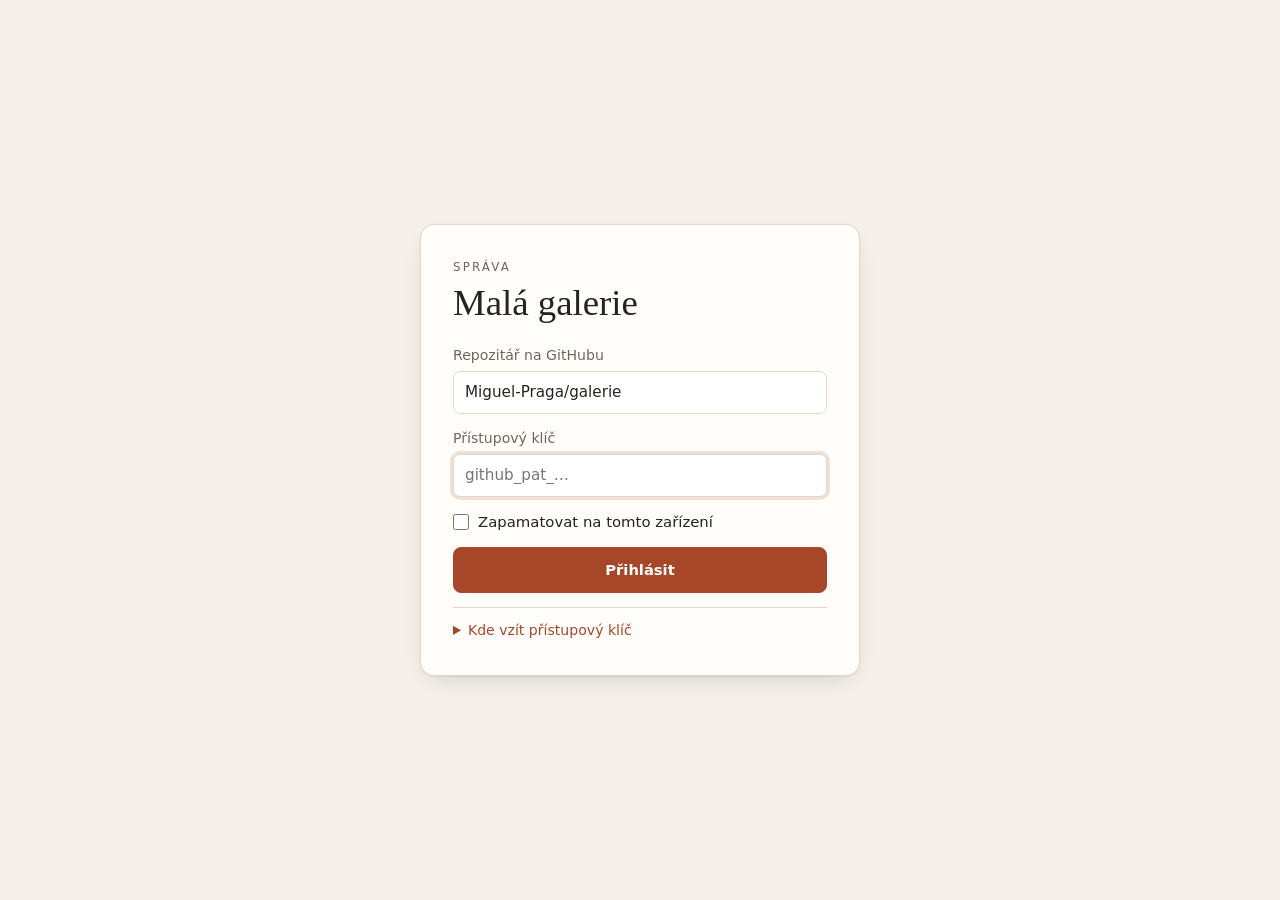
==== sprava/index.html @ 44255c66 "Galerie Malá webová galerie obrazů se správou obsahu.  Co-Authored-By: Claude Opus 5.5 <noreply@anth" ====
<!doctype html>
<html lang="cs">
<head>
<meta charset="utf-8">
<meta name="viewport" content="width=device-width, initial-scale=1">
<meta name="robots" content="noindex, nofollow">
<title>Správa galerie</title>
<meta http-equiv="Content-Security-Policy" content="default-src 'self'; img-src 'self' data: blob: https://raw.githubusercontent.com; style-src 'self'; script-src 'self'; connect-src 'self' https://api.github.com; base-uri 'none'; form-action 'none'; object-src 'none'">
<meta name="color-scheme" content="light dark">
<link rel="icon" href="../favicon.svg" type="image/svg+xml">
<link rel="stylesheet" href="../css/sprava.css">
<script src="../js/zaklad.js" defer></script>
<script src="../js/qr.js" defer></script>
<script src="../js/sprava-uloziste.js" defer></script>
<script src="../js/sprava.js" defer></script>
</head>
<body>

<!-- ======================= přihlášení ======================= -->
<section class="prihlaseni" data-prihlaseni hidden>
  <div class="prihlaseni-karta">
    <p class="nadtitulek">Správa</p>
    <h1 data-nazev-webu>Galerie</h1>

    <form data-form-lokalni hidden>
      <p class="info">Běží <strong>lokální náhled</strong> ze složky na disku. Změny se uloží rovnou do souborů a na web se dostanou až s dalším nahráním do repozitáře.</p>
      <button class="tl plne siroke" type="submit">Vstoupit do správy</button>
    </form>

    <form data-form-ucet hidden>
      <label>Jméno
        <input name="jmeno" autocomplete="username" autocapitalize="none" spellcheck="false" required>
      </label>
      <label>Heslo
        <input type="password" name="heslo" autocomplete="current-password" required>
      </label>
      <button class="tl plne siroke" type="submit">Přihlásit</button>
      <p class="odkazy-pod">
        <button class="odkaz" type="button" data-prepnout="klic">Přihlásit přístupovým klíčem</button>
      </p>
    </form>

    <form data-form-heslo hidden>
      <p class="info">Na tomhle zařízení je uložený přístup k <strong data-ulozene-repo></strong>.</p>
      <label>Heslo
        <input type="password" name="heslo" autocomplete="current-password" required>
      </label>
      <button class="tl plne siroke" type="submit">Přihlásit</button>
      <p class="odkazy-pod">
        <button class="odkaz" type="button" data-jiny-klic>Přihlásit jiným klíčem</button>
        <button class="odkaz" type="button" data-zapomenout>Zapomenout toto zařízení</button>
        <button class="odkaz" type="button" data-prepnout="ucet" data-jsou-ucty hidden>Přihlásit jménem a heslem</button>
      </p>
    </form>

    <form data-form-klic hidden>
      <label>Repozitář na GitHubu
        <input name="repo" placeholder="uzivatel/galerie" autocomplete="off" spellcheck="false" required>
      </label>
      <label>Přístupový klíč
        <input type="password" name="klic" placeholder="github_pat_…" autocomplete="off" spellcheck="false" required>
      </label>
      <label class="zaskrt"><input type="checkbox" name="pamatovat"> Zapamatovat na tomto zařízení</label>
      <div class="heslo-nove" data-heslo-nove hidden>
        <label>Heslo pro toto zařízení
          <input type="password" name="heslo" autocomplete="new-password" minlength="6">
        </label>
        <label>Heslo ještě jednou
          <input type="password" name="heslo2" autocomplete="new-password">
        </label>
        <p class="napoveda">Klíč se uloží zašifrovaný tímhle heslem jen v tomhle prohlížeči. Příště stačí heslo.</p>
      </div>
      <button class="tl plne siroke" type="submit">Přihlásit</button>
      <p class="odkazy-pod" data-jsou-ucty hidden>
        <button class="odkaz" type="button" data-prepnout="ucet">Přihlásit jménem a heslem</button>
      </p>
      <details class="navod">
        <summary>Kde vzít přístupový klíč</summary>
        <ol>
          <li>Na GitHubu otevřete <a href="https://github.com/settings/personal-access-tokens/new" target="_blank" rel="noopener">Settings → Developer settings → Fine-grained tokens → Generate new token</a>.</li>
          <li>Pojmenujte ho třeba „Správa galerie“, platnost dejte rok.</li>
          <li><em>Repository access</em>: <strong>Only select repositories</strong> a vyberte repozitář galerie.</li>
          <li><em>Permissions → Repository permissions → Contents</em>: <strong>Read and write</strong>. Nic dalšího není potřeba.</li>
          <li>Klíč zkopírujte sem. GitHub ho ukáže jen jednou.</li>
        </ol>
        <p>Klíč umí měnit jen tenhle jeden repozitář. Kdyby se ztratil, na stejném místě ho jedním kliknutím zrušíte.</p>
      </details>
    </form>

    <p class="chyba" data-chyba-prihlaseni role="alert" hidden></p>
  </div>
</section>

<!-- ======================= aplikace ======================= -->
<div class="aplikace" data-aplikace hidden>
  <header class="lista">
    <div class="lista-nazev">
      <strong data-nazev-webu>Galerie</strong>
      <span class="rezim" data-rezim></span>
    </div>
    <nav class="zalozky" role="tablist" aria-label="Části správy">
      <button type="button" role="tab" data-zalozka="dila" aria-selected="true">Díla <span class="pocitadlo" data-pocet-del></span></button>
      <button type="button" role="tab" data-zalozka="vzhled" aria-selected="false">Vzhled</button>
      <button type="button" role="tab" data-zalozka="nastaveni" aria-selected="false">Nastavení</button>
      <button type="button" role="tab" data-zalozka="ucty" aria-selected="false" data-jen-admin>Účty</button>
    </nav>
    <div class="lista-akce">
      <span class="stav-ulozeni" data-stav-ulozeni></span>
      <button class="tl" type="button" data-zahodit hidden>Zahodit</button>
      <button class="tl plne" type="button" data-zverejnit disabled>Zveřejnit změny</button>
      <a class="tl" href="../" target="_blank" rel="noopener">Web ↗</a>
      <button class="tl tiche" type="button" data-zmenit-heslo hidden>Změnit heslo</button>
      <button class="tl tiche" type="button" data-odhlasit>Odhlásit</button>
    </div>
  </header>

  <main class="obsah">
    <!-- díla -->
    <section data-panel="dila">
      <div class="pruh" data-ukazky hidden>
        <span>V galerii jsou <strong>ukázková díla</strong>, ať je vidět, jak web vypadá. Až nahrajete vlastní, ukázky odstraňte.</span>
        <button class="tl" type="button" data-smazat-ukazky>Odstranit ukázky</button>
      </div>
      <label class="nahravani" data-nahravani>
        <input type="file" accept="image/*" multiple data-soubory>
        <span class="nahravani-ikona" aria-hidden="true">+</span>
        <span><strong>Přidat díla</strong><br>Přetáhněte sem fotky obrazů nebo klikněte a vyberte. Z každé fotky vznikne nové dílo.</span>
      </label>
      <p class="napoveda" data-napoveda-poradi>Pořadí na webu měníte přetažením karet.</p>
      <ul class="seznam" data-seznam></ul>
    </section>

    <!-- nastavení -->
    <section data-panel="nastaveni" hidden>
      <form class="nastaveni" data-nastaveni novalidate>
        <fieldset>
          <legend>Web</legend>
          <div class="radek2">
            <label>Název webu <input name="nazev" required></label>
            <label>Jméno autorky <input name="autorka"></label>
          </div>
          <label>Podtitul <input name="podtitul" placeholder="Obrazy, kresby a akvarely"></label>
          <label>Úvodní text <span class="napoveda">pár vět pod nadpisem</span>
            <textarea name="uvod" rows="3"></textarea>
          </label>
        </fieldset>

        <fieldset>
          <legend>O autorce</legend>
          <div class="portret-volba">
            <div class="portret-nahled" data-portret-nahled></div>
            <div>
              <label class="tl">Nahrát portrét <input type="file" accept="image/*" data-portret-soubor hidden></label>
              <button class="odkaz" type="button" data-portret-smazat hidden>odebrat</button>
            </div>
          </div>
          <label>Text o autorce <span class="napoveda">odstavce oddělte prázdným řádkem</span>
            <textarea name="oAutorce" rows="6"></textarea>
          </label>
          <div class="radek3">
            <label>E-mail <span class="napoveda">sem chodí objednávky</span> <input name="email" type="email"></label>
            <label>Telefon <input name="telefon" type="tel"></label>
            <label>Instagram <input name="instagram" placeholder="@ucet"></label>
          </div>
        </fieldset>

        <fieldset>
          <legend>Obchod</legend>
          <label class="zaskrt prepinac"><input type="checkbox" name="obchod.zapnuto"> Zapnout prodej (ceny, košík a objednávky e-mailem)</label>
          <div class="obchod-pole" data-obchod-pole>
            <div class="radek2">
              <label>Číslo účtu <input name="obchod.ucet" placeholder="123456789/0800" autocomplete="off"></label>
              <label>Jméno majitele účtu <input name="obchod.prijemce"></label>
            </div>
            <div class="ucet-kontrola" data-ucet-kontrola></div>
            <label class="zaskrt"><input type="checkbox" name="obchod.hotove"> Nabízet i platbu hotově při převzetí</label>
            <div class="doprava">
              <p class="popisek">Způsoby předání</p>
              <ul data-doprava></ul>
              <button class="tl" type="button" data-pridat-dopravu>+ Přidat způsob</button>
            </div>
            <label>Jak nakupovat <span class="napoveda">ukáže se na webu v části „Jak nakoupit“</span>
              <textarea name="obchod.podminky" rows="5"></textarea>
            </label>
          </div>
        </fieldset>

        <fieldset data-jen-admin>
          <legend>Pokročilé</legend>
          <div class="radek2">
            <label>Repozitář <input name="repo" placeholder="uzivatel/galerie" spellcheck="false"></label>
            <label>Větev <input name="vetev" placeholder="main" spellcheck="false"></label>
          </div>
          <p class="napoveda">Kam správa zapisuje. Vyplňte před přechodem na vlastní doménu — tam se repozitář z adresy poznat nedá.</p>
        </fieldset>
      </form>
    </section>

    <!-- vzhled -->
    <section data-panel="vzhled" hidden>
      <div class="vzhled">
        <form class="nastaveni" data-vzhled novalidate>
          <fieldset>
            <legend>Styl</legend>
            <div class="styly" data-styly role="radiogroup" aria-label="Styl webu"></div>
          </fieldset>

          <fieldset>
            <legend>Barvy a písmo</legend>
            <div class="volba">
              <span class="popisek">Světlý a tmavý režim</span>
              <div class="segment" role="radiogroup" aria-label="Režim">
                <label><input type="radio" name="rezim" value="auto"> Podle zařízení</label>
                <label><input type="radio" name="rezim" value="svetly"> Vždy světlý</label>
                <label><input type="radio" name="rezim" value="tmavy"> Vždy tmavý</label>
              </div>
              <p class="napoveda" data-jen-tmavy hidden>Styl Tmavá stěna je vždy tmavý, režim se u něj neuplatní.</p>
            </div>
            <div class="volba akcent-volba">
              <span class="popisek">Barva zvýraznění <span class="napoveda">tlačítka, odkazy, ceny</span></span>
              <div class="akcent-radek">
                <input type="color" name="akcent" aria-label="Barva zvýraznění">
                <span class="akcent-stav" data-akcent-stav></span>
                <button class="odkaz" type="button" data-akcent-vychozi>vrátit barvu stylu</button>
              </div>
            </div>
            <div class="volba">
              <span class="popisek">Písmo nadpisů</span>
              <div class="pisma" data-pisma role="radiogroup" aria-label="Písmo nadpisů"></div>
            </div>
          </fieldset>

          <fieldset>
            <legend>Galerie</legend>
            <div class="volba">
              <span class="popisek">Rámy obrazů</span>
              <div class="segment" role="radiogroup" aria-label="Rámy obrazů">
                <label><input type="radio" name="ramy" value="zadne"> Bez rámu</label>
                <label><input type="radio" name="ramy" value="pasparta"> Pasparta</label>
                <label><input type="radio" name="ramy" value="stin"> Stín</label>
              </div>
            </div>
            <div class="volba">
              <span class="popisek">Velikost náhledů</span>
              <div class="segment" role="radiogroup" aria-label="Velikost náhledů">
                <label><input type="radio" name="velikost" value="male"> Menší</label>
                <label><input type="radio" name="velikost" value="stredni"> Střední</label>
                <label><input type="radio" name="velikost" value="velke"> Větší</label>
              </div>
            </div>
          </fieldset>
        </form>

        <aside class="nahled-obal" aria-label="Náhled vzhledu">
          <div class="nahled-hlava">
            <strong>Náhled</strong>
            <div class="segment male" role="radiogroup" aria-label="Náhled ve světlém nebo tmavém režimu">
              <label><input type="radio" name="nahledRezim" value="svetly"> Světlý</label>
              <label><input type="radio" name="nahledRezim" value="tmavy"> Tmavý</label>
            </div>
          </div>
          <div class="nahled-vzhledu" data-nahled-vzhledu></div>
          <p class="napoveda">Na web se vzhled dostane tlačítkem Zveřejnit změny.</p>
        </aside>
      </div>
    </section>

    <!-- účty -->
    <section data-panel="ucty" hidden>
      <div class="ucty">
        <div class="pruh info">
          <span>Účet = <strong>jméno a heslo</strong>, se kterými se do Správy přihlásíte z jakéhokoli zařízení.
          Uvnitř účtu je zašifrovaný přístupový klíč ke GitHubu. <strong>Správkyně</strong> spravuje díla, texty, obchod a vzhled;
          <strong>správce</strong> navíc účty a pokročilé nastavení.</span>
        </div>
        <ul class="ucty-seznam" data-ucty-seznam></ul>
        <p class="napoveda" data-ucty-prazdne hidden>Zatím tu není žádný účet.</p>

        <form class="nastaveni" data-ucet-formular novalidate>
          <fieldset>
            <legend data-ucet-nadpis>Nový účet</legend>
            <div class="radek2">
              <label>Přihlašovací jméno <span class="napoveda">malá písmena bez diakritiky</span>
                <input name="jmeno" autocapitalize="none" spellcheck="false" autocomplete="off" placeholder="jana">
              </label>
              <label>Zobrazované jméno <input name="zobrazit" autocomplete="off" placeholder="Jana"></label>
            </div>
            <div class="volba">
              <span class="popisek">Role</span>
              <div class="segment" role="radiogroup" aria-label="Role">
                <label><input type="radio" name="role" value="spravkyne" checked> Správkyně</label>
                <label><input type="radio" name="role" value="admin"> Správce</label>
              </div>
            </div>
            <div class="volba">
              <span class="popisek">Dočasné heslo <span class="napoveda">aspoň 10 znaků; při prvním přihlášení si ho majitel účtu změní</span></span>
              <div class="heslo-radek">
                <input name="heslo" autocomplete="off" spellcheck="false">
                <button class="tl" type="button" data-vygenerovat>Vygenerovat</button>
              </div>
            </div>
            <div class="volba">
              <span class="popisek">Přístupový klíč ke GitHubu</span>
              <label class="zaskrt"><input type="radio" name="zdroj" value="novy" checked> Vložit nový klíč pro tenhle účet <span class="napoveda">(doporučeno — jde pak zrušit samostatně)</span></label>
              <input type="password" name="klic" placeholder="github_pat_…" autocomplete="off" spellcheck="false" data-pole-klice>
              <label class="zaskrt" data-muj-klic><input type="radio" name="zdroj" value="muj"> Použít klíč, se kterým jsem přihlášený</label>
            </div>
            <p class="chyba" data-ucet-chyba role="alert" hidden></p>
            <div class="tlacitka">
              <button class="tl plne" type="submit" data-ucet-ulozit>Vytvořit účet</button>
              <button class="tl" type="button" data-ucet-zrusit hidden>Zrušit úpravu</button>
            </div>
          </fieldset>
        </form>

        <div class="predani" data-predani hidden>
          <p><strong>Předejte majiteli účtu</strong> (osobně nebo zprávou, kterou nikdo jiný nečte):</p>
          <pre data-predani-text></pre>
          <button class="tl" type="button" data-predani-kopirovat>Zkopírovat</button>
        </div>
      </div>
    </section>
  </main>
</div>

<!-- ======================= změna hesla ======================= -->
<dialog class="editor male-okno" id="zmena-hesla" aria-labelledby="zmena-nadpis">
  <form data-zmena-hesla novalidate>
    <header class="editor-hlava">
      <h2 id="zmena-nadpis">Změna hesla</h2>
      <button class="zavrit" type="button" data-zavrit aria-label="Zavřít">×</button>
    </header>
    <div class="editor-telo jeden-sloupec">
      <p class="pruh" data-zmena-duvod hidden>Účet má zatím dočasné heslo od správce. Nastavte si vlastní — bude ho znát jen vy.</p>
      <input type="text" name="uzivatel" autocomplete="username" hidden>
      <label>Nové heslo
        <input type="password" name="heslo" autocomplete="new-password" required>
      </label>
      <label>Nové heslo ještě jednou
        <input type="password" name="heslo2" autocomplete="new-password" required>
      </label>
      <p class="napoveda">Aspoň 10 znaků. Dobře se pamatuje pár slov za sebou, třeba „modrá-konvice-na-půdě“.</p>
      <p class="chyba" data-zmena-chyba role="alert" hidden></p>
    </div>
    <footer class="editor-pata">
      <button class="tl plne" type="submit">Uložit heslo</button>
    </footer>
  </form>
</dialog>

<!-- ======================= editor díla ======================= -->
<dialog class="editor" id="editor" aria-labelledby="editor-nadpis">
  <form data-editor novalidate>
    <header class="editor-hlava">
      <h2 id="editor-nadpis">Dílo</h2>
      <button class="zavrit" type="button" data-zavrit aria-label="Zavřít">×</button>
    </header>
    <div class="editor-telo">
      <div class="editor-obrazky">
        <ul class="obrazky" data-obrazky></ul>
        <label class="tl male">+ Další fotka (detail, rám…) <input type="file" accept="image/*" multiple data-dalsi-foto hidden></label>
      </div>
      <div class="editor-pole">
        <label>Název <input name="nazev" required></label>
        <div class="radek3">
          <label>Rok <input name="rok" inputmode="numeric"></label>
          <label>Technika <input name="technika" list="techniky" placeholder="akvarel na papíře"></label>
          <label>Rozměr <input name="rozmer" placeholder="30 × 40 cm"></label>
        </div>
        <label>Série <span class="napoveda">podle ní se dá na webu filtrovat</span> <input name="serie" list="serie"></label>
        <label>Popis <textarea name="popis" rows="5"></textarea></label>

        <fieldset class="prodej" data-prodej>
          <legend>Prodej</legend>
          <div class="segment" role="radiogroup" aria-label="Stav originálu">
            <label><input type="radio" name="stav" value="vystaveno"> Jen k vidění</label>
            <label><input type="radio" name="stav" value="prodej"> Na prodej</label>
            <label><input type="radio" name="stav" value="rezervovano"> Rezervováno</label>
            <label><input type="radio" name="stav" value="prodano"> Prodáno</label>
          </div>
          <label class="kratke">Cena originálu (Kč) <input name="cena" type="number" min="0" step="50" inputmode="numeric"></label>
          <label class="zaskrt"><input type="checkbox" name="tiskZapnuto"> Nabízet i tisky</label>
          <div class="radek2" data-tisk-pole>
            <label>Cena tisku (Kč) <input name="tiskCena" type="number" min="0" step="10" inputmode="numeric"></label>
            <label>Popis tisku <input name="tiskPopis" placeholder="A4, matný fine-art papír"></label>
          </div>
          <p class="napoveda" data-obchod-vypnuty hidden>Prodej je v Nastavení vypnutý — ceny se na webu zatím neukazují.</p>
        </fieldset>

        <div class="zaskrtnuti">
          <label class="zaskrt"><input type="checkbox" name="zverejneno"> Zobrazit na webu</label>
          <label class="zaskrt"><input type="checkbox" name="doporucene"> Doporučené — ukázat na úvodu</label>
        </div>
      </div>
    </div>
    <footer class="editor-pata">
      <button class="tl nebezpecne" type="button" data-smazat-dilo>Smazat dílo</button>
      <span class="posun">
        <button class="tl" type="button" data-posun="-1" aria-label="Posunout dopředu">←</button>
        <button class="tl" type="button" data-posun="1" aria-label="Posunout dozadu">→</button>
      </span>
      <button class="tl plne" type="submit">Hotovo</button>
    </footer>
  </form>
</dialog>

<datalist id="serie"></datalist>
<datalist id="techniky">
  <option value="akvarel na papíře"></option>
  <option value="akryl na plátně"></option>
  <option value="olej na plátně"></option>
  <option value="kvaš na papíře"></option>
  <option value="pastel"></option>
  <option value="tužka a pastelky"></option>
  <option value="tuš"></option>
  <option value="kombinovaná technika"></option>
</datalist>

<!-- ======================= ukládání ======================= -->
<div class="ukladani" data-ukladani hidden>
  <div class="ukladani-karta" role="status">
    <p data-ukladani-text>Ukládám…</p>
    <div class="ukazatel"><span data-ukladani-pruh></span></div>
  </div>
</div>

<div class="oznameni" data-oznameni role="status" hidden></div>
</body>
</html>
---- css/sprava.css ----
/* sprava.css — administrace galerie; stejné barvy jako web, víc pracovní */

:root {
  --papir: #f4f0e9;
  --karta: #fffdf9;
  --inkoust: #27231f;
  --sede: #6e665d;
  --slabe: #9a9187;
  --linka: #e1d8cb;
  --pole: #fff;
  --akcent: #a6472a;
  --akcent-tmavy: #873519;
  --na-akcentu: #fff;
  --zelena: #2f6a5f;
  --zluta: #a7741c;
  --cervena: #b3261e;
  --stin: 0 1px 2px rgb(40 30 20 / 6%), 0 8px 24px -12px rgb(40 30 20 / 25%);
  --patky: "Cormorant Garamond", "Palatino Linotype", Palatino, "Book Antiqua", Georgia, serif;
  --bezpatky: "Segoe UI", system-ui, -apple-system, "Helvetica Neue", Roboto, Arial, sans-serif;
  color-scheme: light;
}
@media (prefers-color-scheme: dark) {
  :root:not([data-theme="light"]) {
    --papir: #171513; --karta: #211e1b; --inkoust: #ece5da; --sede: #b0a698; --slabe: #857c71;
    --linka: #38322c; --pole: #1b1916; --akcent: #e08a63; --akcent-tmavy: #f0a585; --na-akcentu: #1b1714;
    --zelena: #7cc0b1; --zluta: #e0b25c; --cervena: #f2867d;
    --stin: 0 1px 2px rgb(0 0 0 / 30%), 0 10px 28px -12px rgb(0 0 0 / 70%);
    color-scheme: dark;
  }
}
:root[data-theme="dark"] {
  --papir: #171513; --karta: #211e1b; --inkoust: #ece5da; --sede: #b0a698; --slabe: #857c71;
  --linka: #38322c; --pole: #1b1916; --akcent: #e08a63; --akcent-tmavy: #f0a585; --na-akcentu: #1b1714;
  --zelena: #7cc0b1; --zluta: #e0b25c; --cervena: #f2867d;
  --stin: 0 1px 2px rgb(0 0 0 / 30%), 0 10px 28px -12px rgb(0 0 0 / 70%);
  color-scheme: dark;
}

*, *::before, *::after { box-sizing: border-box; }
body { margin: 0; background: var(--papir); color: var(--inkoust); font: 15px/1.5 var(--bezpatky); -webkit-font-smoothing: antialiased; }
[hidden] { display: none !important; }
a { color: var(--akcent); }
h1, h2 { font-family: var(--patky); font-weight: 500; margin: 0; line-height: 1.1; }
code { font: .9em ui-monospace, Consolas, monospace; background: var(--papir); padding: 1px 5px; border-radius: 3px; }
:focus-visible { outline: 2px solid var(--akcent); outline-offset: 2px; }

/* --- tlačítka a pole ----------------------------------------------------- */
.tl {
  display: inline-flex; align-items: center; justify-content: center; gap: 6px;
  border: 1px solid var(--linka); background: var(--karta); color: var(--inkoust);
  padding: 8px 14px; border-radius: 8px; font: inherit; font-size: .92rem; cursor: pointer; text-decoration: none; white-space: nowrap;
}
.tl:hover { border-color: var(--sede); }
.tl:disabled { opacity: .45; cursor: not-allowed; }
.tl.plne { background: var(--akcent); border-color: var(--akcent); color: var(--na-akcentu); font-weight: 600; }
.tl.plne:hover:not(:disabled) { background: var(--akcent-tmavy); border-color: var(--akcent-tmavy); }
.tl.tiche { border-color: transparent; background: transparent; color: var(--sede); }
.tl.nebezpecne { color: var(--cervena); }
.tl.nebezpecne:hover { border-color: var(--cervena); }
.tl.siroke { width: 100%; padding: 11px; }
.tl.male { font-size: .85rem; padding: 6px 11px; }
.odkaz { background: none; border: 0; padding: 0; font: inherit; color: var(--akcent); cursor: pointer; text-decoration: underline; text-underline-offset: 3px; }

label { display: grid; gap: 5px; font-size: .88rem; color: var(--sede); }
input:not([type="checkbox"]):not([type="radio"]):not([type="file"]), textarea {
  font: inherit; font-size: .95rem; color: var(--inkoust); background: var(--pole);
  border: 1px solid var(--linka); border-radius: 7px; padding: 9px 11px; width: 100%;
}
textarea { resize: vertical; line-height: 1.55; }
input:focus, textarea:focus { outline: none; border-color: var(--akcent); box-shadow: 0 0 0 3px color-mix(in srgb, var(--akcent) 16%, transparent); }
input[type="checkbox"], input[type="radio"] { accent-color: var(--akcent); width: 16px; height: 16px; margin: 0; }
.zaskrt { display: flex; align-items: center; gap: 9px; color: var(--inkoust); font-size: .93rem; cursor: pointer; }
.napoveda { color: var(--slabe); font-size: .82rem; font-weight: normal; margin: 0; }
.radek2 { display: grid; grid-template-columns: repeat(2, minmax(0, 1fr)); gap: 14px; align-items: end; }
.radek3 { display: grid; grid-template-columns: repeat(3, minmax(0, 1fr)); gap: 14px; align-items: end; }
.ztlumene { opacity: .5; }
.chyba { color: var(--cervena); font-size: .9rem; margin: 14px 0 0; }

/* --- přihlášení ---------------------------------------------------------- */
.prihlaseni { min-height: 100dvh; display: grid; place-items: center; padding: 24px 16px; }
.prihlaseni-karta {
  width: min(440px, 100%); background: var(--karta); border: 1px solid var(--linka); border-radius: 14px;
  padding: 34px 32px; box-shadow: var(--stin);
}
.prihlaseni .nadtitulek { text-transform: uppercase; letter-spacing: .18em; font-size: .74rem; color: var(--sede); margin: 0 0 6px; }
.prihlaseni h1 { font-size: 2.3rem; margin-bottom: 22px; }
.prihlaseni form { display: grid; gap: 14px; }
.prihlaseni .info { margin: 0; color: var(--sede); }
.heslo-nove { display: grid; gap: 12px; padding: 14px; background: var(--papir); border-radius: 8px; }
.odkazy-pod { display: flex; justify-content: space-between; gap: 12px; flex-wrap: wrap; margin: 0; font-size: .88rem; }
.navod { font-size: .88rem; color: var(--sede); border-top: 1px solid var(--linka); padding-top: 12px; }
.navod summary { cursor: pointer; color: var(--akcent); }
.navod ol { padding-left: 20px; margin: 10px 0; display: grid; gap: 6px; }

/* --- lišta --------------------------------------------------------------- */
.lista {
  position: sticky; top: 0; z-index: 20; display: flex; align-items: center; gap: 18px; flex-wrap: wrap;
  padding: 10px 22px; background: color-mix(in srgb, var(--karta) 92%, transparent); backdrop-filter: blur(8px);
  border-bottom: 1px solid var(--linka);
}
.lista-nazev { display: grid; line-height: 1.2; min-width: 0; }
.lista-nazev strong { font-family: var(--patky); font-size: 1.35rem; font-weight: 500; white-space: nowrap; overflow: hidden; text-overflow: ellipsis; }
.rezim { font-size: .75rem; color: var(--slabe); }
.zalozky { display: flex; gap: 4px; background: var(--papir); padding: 4px; border-radius: 10px; }
.zalozky button { border: 0; background: transparent; padding: 7px 14px; border-radius: 7px; font: inherit; font-size: .92rem; color: var(--sede); cursor: pointer; }
.zalozky button[aria-selected="true"] { background: var(--karta); color: var(--inkoust); box-shadow: 0 1px 3px rgb(0 0 0 / 10%); }
.pocitadlo { font-size: .75rem; color: var(--slabe); margin-left: 3px; }
.lista-akce { margin-left: auto; display: flex; align-items: center; gap: 8px; flex-wrap: wrap; }
.stav-ulozeni { font-size: .85rem; color: var(--sede); margin-right: 6px; display: inline-flex; align-items: center; gap: 7px; }
.stav-ulozeni.neulozeno { color: var(--zluta); }
.stav-ulozeni.neulozeno::before { content: ""; width: 8px; height: 8px; border-radius: 50%; background: currentColor; }
.stav-ulozeni.prace::before {
  content: ""; width: 12px; height: 12px; border-radius: 50%; border: 2px solid var(--linka); border-top-color: var(--akcent);
  animation: toc 0.9s linear infinite;
}
@keyframes toc { to { transform: rotate(360deg); } }

/* --- obsah --------------------------------------------------------------- */
.obsah { max-width: 1240px; margin: 0 auto; padding: 24px 22px 80px; }
.pruh {
  display: flex; align-items: center; justify-content: space-between; gap: 14px; flex-wrap: wrap;
  background: color-mix(in srgb, var(--zluta) 13%, var(--karta)); border: 1px solid color-mix(in srgb, var(--zluta) 35%, transparent);
  padding: 12px 16px; border-radius: 10px; margin-bottom: 18px;
}

.nahravani {
  display: flex; align-items: center; gap: 18px; padding: 22px 24px; cursor: pointer;
  border: 2px dashed var(--linka); border-radius: 14px; background: var(--karta); color: var(--sede);
  transition: border-color .15s, background .15s;
}
.nahravani:hover, .nahravani.nad { border-color: var(--akcent); background: color-mix(in srgb, var(--akcent) 5%, var(--karta)); }
.nahravani strong { color: var(--inkoust); font-size: 1.05rem; }
.nahravani input { position: absolute; width: 1px; height: 1px; opacity: 0; }
.nahravani:focus-within { outline: 2px solid var(--akcent); outline-offset: 2px; }
.nahravani-ikona {
  flex: none; width: 48px; height: 48px; border-radius: 50%; background: var(--akcent); color: var(--na-akcentu);
  display: grid; place-items: center; font-size: 1.8rem; line-height: 1; padding-bottom: 3px;
}
[data-napoveda-poradi] { margin: 18px 2px 10px; }

.seznam { list-style: none; margin: 0; padding: 0; display: grid; grid-template-columns: repeat(auto-fill, minmax(210px, 1fr)); gap: 16px; }
.karta { position: relative; background: var(--karta); border: 1px solid var(--linka); border-radius: 12px; overflow: hidden; transition: box-shadow .15s, transform .15s; }
.karta:hover { box-shadow: var(--stin); transform: translateY(-1px); }
.karta.skryte .karta-obraz img { opacity: .45; filter: grayscale(.6); }
.karta.tazena { opacity: .4; }
.karta.cil-pred { box-shadow: -4px 0 0 0 var(--akcent); }
.karta.cil-za { box-shadow: 4px 0 0 0 var(--akcent); }
.karta-otevrit { display: grid; grid-template-rows: auto auto 1fr; cursor: pointer; height: 100%; }
.karta-obraz { aspect-ratio: 4 / 3; background: var(--papir); display: grid; place-items: center; overflow: hidden; }
.karta-obraz img { width: 100%; height: 100%; object-fit: cover; pointer-events: none; }
.bez-obrazu { color: var(--slabe); font-size: .85rem; }
.karta-text { padding: 10px 12px 4px; display: grid; min-width: 0; }
.karta-text strong { font-family: var(--patky); font-size: 1.2rem; font-weight: 500; white-space: nowrap; overflow: hidden; text-overflow: ellipsis; }
.karta-text small { color: var(--slabe); font-size: .8rem; white-space: nowrap; overflow: hidden; text-overflow: ellipsis; }
.karta-stitky { display: flex; flex-wrap: wrap; align-items: flex-start; align-content: flex-start; gap: 5px; padding: 6px 12px 12px; min-height: 30px; }
.st { font-size: .72rem; padding: 2px 8px; border-radius: 999px; background: var(--papir); color: var(--sede); white-space: nowrap; }
.st.zmena { background: color-mix(in srgb, var(--zluta) 20%, transparent); color: var(--zluta); font-weight: 600; }
.st.prodej { background: color-mix(in srgb, var(--zelena) 15%, transparent); color: var(--zelena); }
.st.rezervovano { background: color-mix(in srgb, var(--zluta) 18%, transparent); color: var(--zluta); }
.st.prodano { background: var(--linka); color: var(--sede); }
.st.doporucene { color: var(--akcent); }
.st.ukazka { border: 1px dashed var(--slabe); background: transparent; }

/* --- nastavení ----------------------------------------------------------- */
.nastaveni { display: grid; gap: 20px; max-width: 860px; }
.nastaveni fieldset { border: 1px solid var(--linka); border-radius: 12px; background: var(--karta); padding: 20px 22px 22px; margin: 0; display: grid; gap: 14px; min-width: 0; }
.nastaveni legend { font-family: var(--patky); font-size: 1.45rem; padding: 0 8px; margin-left: -8px; color: var(--inkoust); }
.obchod-pole { display: grid; gap: 14px; transition: opacity .2s; }
.prepinac { font-weight: 600; }
.portret-volba { display: flex; align-items: center; gap: 18px; }
.portret-nahled { width: 96px; height: 120px; border-radius: 8px; overflow: hidden; background: var(--papir); display: grid; place-items: center; color: var(--slabe); font-size: .8rem; flex: none; }
.portret-nahled img { width: 100%; height: 100%; object-fit: cover; }
.portret-volba .tl { display: inline-flex; }
.portret-volba > div { display: flex; align-items: center; gap: 14px; flex-wrap: wrap; }
.ucet-kontrola p { margin: 0; font-size: .88rem; }
.v-poradku { color: var(--zelena); }
.varovani { color: var(--cervena); }
.qr-zkouska { display: flex; align-items: center; gap: 16px; margin-top: 10px; padding: 12px; background: var(--papir); border-radius: 8px; font-size: .85rem; color: var(--sede); }
.qr-zkouska .qr { width: 130px; height: 130px; flex: none; }
.qr .qr-pozadi { fill: #fff; }
.qr .qr-moduly { fill: #111; }
.doprava .popisek { margin: 0 0 6px; font-size: .88rem; color: var(--sede); }
.doprava ul { list-style: none; margin: 0 0 10px; padding: 0; display: grid; gap: 8px; }
.doprava-radek { display: grid; grid-template-columns: minmax(0, 1fr) 120px auto auto; gap: 12px; align-items: center; }
.kratke { display: flex; align-items: center; gap: 6px; }
.kratke input { max-width: 160px; }

/* --- editor díla --------------------------------------------------------- */
dialog { border: 0; padding: 0; color: var(--inkoust); }
dialog::backdrop { background: rgb(20 16 12 / 55%); backdrop-filter: blur(3px); }
.editor { width: min(980px, calc(100vw - 24px)); max-width: none; max-height: calc(100dvh - 24px); border-radius: 14px; background: var(--karta); box-shadow: 0 30px 80px -20px rgb(0 0 0 / 45%); }
.editor[open] { animation: vyjed .25s cubic-bezier(.2, .7, .2, 1); }
@keyframes vyjed { from { opacity: 0; transform: translateY(12px); } }
.editor form { display: flex; flex-direction: column; max-height: calc(100dvh - 24px); }
.editor-hlava { display: flex; align-items: center; justify-content: space-between; padding: 16px 22px; border-bottom: 1px solid var(--linka); }
.editor-hlava h2 { font-size: 1.7rem; white-space: nowrap; overflow: hidden; text-overflow: ellipsis; }
.zavrit { width: 38px; height: 38px; border-radius: 50%; border: 0; background: transparent; color: var(--sede); font-size: 1.7rem; line-height: 1; cursor: pointer; flex: none; }
.zavrit:hover { background: var(--papir); color: var(--inkoust); }
.editor-telo { display: grid; grid-template-columns: 300px minmax(0, 1fr); gap: 24px; padding: 20px 22px; overflow-y: auto; }
.editor-obrazky { display: grid; gap: 12px; align-content: start; }
.obrazky { list-style: none; margin: 0; padding: 0; display: grid; grid-template-columns: repeat(2, minmax(0, 1fr)); gap: 10px; }
.obrazky li { position: relative; aspect-ratio: 1; border-radius: 8px; overflow: hidden; background: var(--papir); }
.obrazky li.hlavni { grid-column: 1 / -1; aspect-ratio: auto; }
.obrazky li.hlavni img { height: auto; max-height: 320px; object-fit: contain; }
.obrazky img { width: 100%; height: 100%; object-fit: cover; display: block; }
.hlavni-stitek { position: absolute; left: 8px; top: 8px; font-size: .7rem; background: var(--karta); padding: 2px 8px; border-radius: 999px; }
.obrazek-akce { position: absolute; right: 6px; top: 6px; display: flex; gap: 4px; }
.obrazek-akce button { width: 28px; height: 28px; border-radius: 50%; border: 0; background: rgb(255 255 255 / 92%); color: #222; cursor: pointer; font-size: 1rem; line-height: 1; box-shadow: 0 1px 3px rgb(0 0 0 / 25%); }
.obrazek-akce button:hover { background: #fff; color: var(--cervena); }
.editor-pole { display: grid; gap: 14px; align-content: start; }
.prodej { border: 1px solid var(--linka); border-radius: 10px; padding: 14px 16px 16px; margin: 0; display: grid; gap: 12px; min-width: 0; }
.prodej legend { font-size: .85rem; color: var(--sede); padding: 0 6px; }
.segment { display: flex; flex-wrap: wrap; gap: 4px; background: var(--papir); padding: 4px; border-radius: 9px; }
.segment label { display: block; position: relative; flex: 1 1 auto; text-align: center; padding: 7px 10px; border-radius: 6px; cursor: pointer; color: var(--sede); font-size: .88rem; }
.segment input { position: absolute; opacity: 0; inset: 0; width: 100%; height: 100%; cursor: pointer; }
.segment label:has(input:checked) { background: var(--karta); color: var(--inkoust); box-shadow: 0 1px 3px rgb(0 0 0 / 12%); font-weight: 600; }
.segment label:has(input:focus-visible) { outline: 2px solid var(--akcent); }
.zaskrtnuti { display: flex; gap: 22px; flex-wrap: wrap; }
.editor-pata { display: flex; align-items: center; gap: 10px; padding: 14px 22px; border-top: 1px solid var(--linka); background: var(--papir); border-radius: 0 0 14px 14px; }
.editor-pata .posun { margin-left: auto; display: flex; gap: 6px; }

/* --- role ---------------------------------------------------------------- */
body[data-role="spravkyne"] [data-jen-admin] { display: none !important; }

/* --- vzhled -------------------------------------------------------------- */
.vzhled { display: grid; grid-template-columns: minmax(0, 1fr) minmax(0, 440px); gap: 24px; align-items: start; }
.vzhled .nastaveni { max-width: none; }
.volba { display: grid; gap: 8px; }
.popisek { font-size: .88rem; color: var(--sede); }
.styly { display: grid; grid-template-columns: repeat(auto-fill, minmax(150px, 1fr)); gap: 10px; }
.styl-karta {
  position: relative; display: grid; gap: 8px; padding: 12px; border: 2px solid var(--linka); border-radius: 10px;
  cursor: pointer; color: var(--inkoust); background: var(--pole);
}
.styl-karta:has(input:checked) { border-color: var(--akcent); }
.styl-karta:has(input:focus-visible) { outline: 2px solid var(--akcent); outline-offset: 2px; }
.styl-karta input { position: absolute; opacity: 0; pointer-events: none; }
.styl-karta strong { font-size: .95rem; }
.styl-karta small { color: var(--slabe); font-size: .78rem; line-height: 1.3; }
.vzorek { display: flex; height: 34px; border-radius: 6px; overflow: hidden; border: 1px solid var(--linka); }
.vzorek span { flex: 1; }
.vzorek span:first-child { flex: 2.2; }
.pisma { display: grid; gap: 8px; }
.pismo-volba {
  display: flex; align-items: baseline; justify-content: space-between; gap: 12px; padding: 10px 14px;
  border: 1px solid var(--linka); border-radius: 8px; cursor: pointer; color: var(--inkoust); background: var(--pole);
}
.pismo-volba:has(input:checked) { border-color: var(--akcent); box-shadow: inset 0 0 0 1px var(--akcent); }
.pismo-volba input { position: absolute; opacity: 0; pointer-events: none; }
.pismo-volba .ukazka-pisma { font-size: 1.5rem; line-height: 1.2; }
.pismo-volba small { color: var(--slabe); font-size: .8rem; white-space: nowrap; }
.akcent-radek { display: flex; align-items: center; gap: 12px; flex-wrap: wrap; }
.akcent-radek input[type="color"] { width: 54px; height: 36px; padding: 2px; border: 1px solid var(--linka); border-radius: 7px; background: var(--pole); cursor: pointer; }
.akcent-stav { font-size: .85rem; color: var(--sede); }
.segment.male label { padding: 4px 10px; font-size: .8rem; }

.nahled-obal { position: sticky; top: 84px; display: grid; gap: 10px; }
.nahled-hlava { display: flex; align-items: center; justify-content: space-between; gap: 10px; }

/* Zmenšená stránka galerie — barvy bere z proměnných, které na ni nastaví zaklad.js */
.nahled-vzhledu {
  background: var(--papir); color: var(--inkoust); border: 1px solid var(--linka); border-radius: 12px; overflow: hidden;
  box-shadow: var(--stin); font-family: var(--bezpatky); transition: background .2s, color .2s;
}
.nv-lista { display: flex; align-items: center; justify-content: space-between; gap: 10px; padding: 10px 14px; border-bottom: 1px solid var(--linka); }
.nv-znak { font-family: var(--patky); font-weight: var(--vaha-nadpisu); font-size: 1.05rem; }
.nv-menu { font-size: .55rem; letter-spacing: .08em; color: var(--sede); }
.nv-uvod { display: grid; grid-template-columns: 1.1fr .9fr; gap: 14px; align-items: center; padding: 18px 14px 14px; }
.nv-nad { font-size: .55rem; letter-spacing: .16em; text-transform: uppercase; color: var(--sede); margin: 0 0 4px; }
.nv-h1 { font-family: var(--patky); font-weight: var(--vaha-nadpisu); font-size: 1.7rem; line-height: 1; margin: 0 0 6px; }
.nv-pod { font-family: var(--patky); font-style: italic; font-size: .85rem; color: var(--sede); margin: 0 0 10px; }
.nv-tlacitka { display: flex; gap: 6px; flex-wrap: wrap; }
.nv-tl { font-size: .62rem; padding: 4px 9px; border-radius: 999px; border: 1px solid var(--inkoust); }
.nv-tl.plne { background: var(--akcent); border-color: var(--akcent); color: var(--na-akcentu); }
.nv-odkaz { font-size: .62rem; color: var(--akcent); text-decoration: underline; align-self: center; }
.nv-ram { background: var(--ram); padding: 7px; box-shadow: var(--stin); transform: rotate(-.6deg); }
.nv-ram img { width: 100%; height: 110px; object-fit: cover; display: block; }
.nv-mrizka { display: flex; flex-wrap: wrap; gap: 6px; padding: 4px 14px 16px; max-height: calc(2 * var(--nv-radek) + 6px + 20px); overflow: hidden; --nv-radek: 64px; }
.nahled-vzhledu[data-velikost="male"] .nv-mrizka { --nv-radek: 50px; }
.nahled-vzhledu[data-velikost="velke"] .nv-mrizka { --nv-radek: 84px; }
.nv-dlazdice { position: relative; height: var(--nv-radek); width: calc(var(--p) * var(--nv-radek)); flex-grow: 1; background: var(--linka); overflow: hidden; }
.nv-dlazdice img { position: absolute; inset: 0; width: 100%; height: 100%; object-fit: cover; }
.nahled-vzhledu[data-ramy="pasparta"] .nv-dlazdice { background: var(--ram); box-shadow: var(--stin); }
.nahled-vzhledu[data-ramy="pasparta"] .nv-dlazdice img { inset: 4px; width: calc(100% - 8px); height: calc(100% - 8px); }
.nahled-vzhledu[data-ramy="stin"] .nv-mrizka { gap: 10px; }
.nahled-vzhledu[data-ramy="stin"] .nv-dlazdice { box-shadow: var(--stin); border-radius: 2px; }
.nv-stitek { position: absolute; right: 4px; bottom: 4px; font-size: .5rem; background: rgb(255 255 255 / 92%); color: #222; border-radius: 999px; padding: 1px 5px; }

/* --- účty ---------------------------------------------------------------- */
.ucty { display: grid; gap: 18px; max-width: 860px; }
.pruh.info { background: var(--karta); border-color: var(--linka); color: var(--sede); }
.ucty-seznam { list-style: none; margin: 0; padding: 0; display: grid; gap: 10px; }
.ucet {
  display: flex; align-items: center; gap: 14px; flex-wrap: wrap; padding: 14px 16px;
  background: var(--karta); border: 1px solid var(--linka); border-radius: 10px;
}
.ucet-avatar {
  width: 38px; height: 38px; border-radius: 50%; display: grid; place-items: center; flex: none;
  background: color-mix(in srgb, var(--akcent) 16%, var(--karta)); color: var(--akcent); font-weight: 700;
}
.ucet-text { display: grid; min-width: 0; flex: 1; }
.ucet-text strong { font-size: 1rem; }
.ucet-text small { color: var(--slabe); }
.ucet-akce { display: flex; gap: 8px; flex-wrap: wrap; }
.st.admin { background: color-mix(in srgb, var(--akcent) 15%, transparent); color: var(--akcent); }
.st.ja { border: 1px solid var(--linka); }
.heslo-radek { display: flex; gap: 8px; }
.heslo-radek input { font-family: ui-monospace, Consolas, monospace !important; }
.tlacitka { display: flex; gap: 10px; flex-wrap: wrap; }
.predani { background: var(--karta); border: 2px solid var(--zelena); border-radius: 10px; padding: 16px 18px; display: grid; gap: 10px; justify-items: start; }
.predani p { margin: 0; }
.predani pre { margin: 0; width: 100%; font: .92rem/1.6 ui-monospace, Consolas, monospace; background: var(--papir); padding: 12px 14px; border-radius: 8px; white-space: pre-wrap; }

.male-okno { width: min(460px, calc(100vw - 24px)); }
.editor-telo.jeden-sloupec { grid-template-columns: minmax(0, 1fr); gap: 14px; }
.editor-telo.jeden-sloupec .pruh { margin: 0; }

/* --- ukládání a oznámení ------------------------------------------------- */
.ukladani { position: fixed; inset: 0; z-index: 90; background: rgb(20 16 12 / 45%); display: grid; place-items: center; padding: 16px; }
.ukladani-karta { width: min(380px, 100%); background: var(--karta); border-radius: 12px; padding: 22px 24px; box-shadow: var(--stin); }
.ukladani-karta p { margin: 0 0 12px; }
.ukazatel { height: 6px; background: var(--papir); border-radius: 999px; overflow: hidden; }
.ukazatel span { display: block; height: 100%; width: 0; background: var(--akcent); transition: width .3s; }

.oznameni {
  position: fixed; left: 50%; bottom: 22px; transform: translateX(-50%); z-index: 100; max-width: min(640px, calc(100vw - 32px));
  background: var(--inkoust); color: var(--papir); padding: 11px 18px; border-radius: 10px; font-size: .92rem; box-shadow: var(--stin);
}
.oznameni.chyba { background: var(--cervena); color: #fff; }

/* --- mobil --------------------------------------------------------------- */
@media (max-width: 820px) {
  .lista { padding: 10px 16px; gap: 10px; }
  .lista-akce { margin-left: 0; width: 100%; }
  .stav-ulozeni { width: 100%; }
  .zalozky { order: 2; }
  .obsah { padding: 16px 16px 80px; }
  .seznam { grid-template-columns: repeat(2, minmax(0, 1fr)); gap: 10px; }
  .karta-text strong { font-size: 1.05rem; }
  .radek2, .radek3 { grid-template-columns: minmax(0, 1fr); }
  .editor { width: 100vw; max-height: 100dvh; height: 100dvh; border-radius: 0; }
  .editor form { max-height: 100dvh; height: 100%; }
  .editor-telo { grid-template-columns: minmax(0, 1fr); padding: 16px; flex: 1; }
  .editor-pata { border-radius: 0; padding: 12px 16px; flex-wrap: wrap; }
  .doprava-radek { grid-template-columns: minmax(0, 1fr) 100px; }
  .vzhled { grid-template-columns: minmax(0, 1fr); }
  .nahled-obal { position: static; order: -1; }
  .male-okno { width: 100vw; height: auto; max-height: 100dvh; }
  .nastaveni fieldset { padding: 16px; }
  .prihlaseni-karta { padding: 26px 20px; }
  .nahravani { padding: 16px; }
}
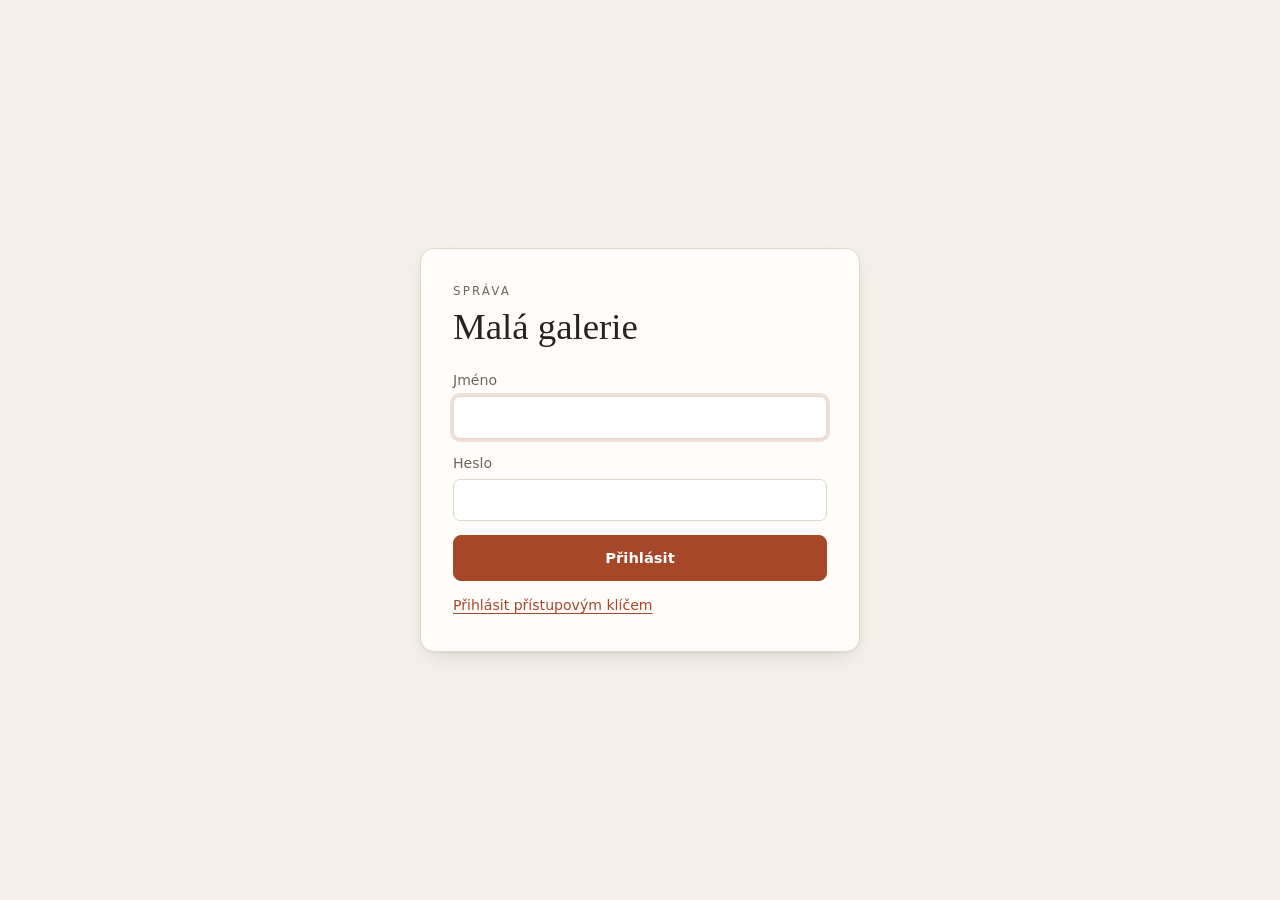
==== commit cfe3b2cb: "Zájem o díla, ocenění autorky, soukromější účty - Kontakt jako samostatná sekce s textem, výběr děl " ====
--- a/sprava/index.html
+++ b/sprava/index.html
@@ -10,7 +10,6 @@
 <link rel="icon" href="../favicon.svg" type="image/svg+xml">
 <link rel="stylesheet" href="../css/sprava.css">
 <script src="../js/zaklad.js" defer></script>
-<script src="../js/qr.js" defer></script>
 <script src="../js/sprava-uloziste.js" defer></script>
 <script src="../js/sprava.js" defer></script>
 </head>
@@ -165,23 +164,15 @@
         </fieldset>
 
         <fieldset>
-          <legend>Obchod</legend>
-          <label class="zaskrt prepinac"><input type="checkbox" name="obchod.zapnuto"> Zapnout prodej (ceny, košík a objednávky e-mailem)</label>
-          <div class="obchod-pole" data-obchod-pole>
-            <div class="radek2">
-              <label>Číslo účtu <input name="obchod.ucet" placeholder="123456789/0800" autocomplete="off"></label>
-              <label>Jméno majitele účtu <input name="obchod.prijemce"></label>
-            </div>
-            <div class="ucet-kontrola" data-ucet-kontrola></div>
-            <label class="zaskrt"><input type="checkbox" name="obchod.hotove"> Nabízet i platbu hotově při převzetí</label>
-            <div class="doprava">
-              <p class="popisek">Způsoby předání</p>
-              <ul data-doprava></ul>
-              <button class="tl" type="button" data-pridat-dopravu>+ Přidat způsob</button>
-            </div>
-            <label>Jak nakupovat <span class="napoveda">ukáže se na webu v části „Jak nakoupit“</span>
-              <textarea name="obchod.podminky" rows="5"></textarea>
+          <legend>Zájem o díla</legend>
+          <label class="zaskrt prepinac"><input type="checkbox" name="zajem.zapnuto"> Nabízet díla k zakoupení</label>
+          <p class="napoveda">U dostupných děl se ukáže tlačítko „Mám zájem“ a v sekci Kontakt text níže. Návštěvník pošle zprávu
+            e-mailem, všechno ostatní se domlouvá individuálně. Vypnutím z webu zmizí všechno, co s prodejem souvisí.</p>
+          <div class="zajem-pole" data-zajem-pole>
+            <label>Text v sekci Kontakt
+              <textarea name="zajem.text" rows="3"></textarea>
             </label>
+            <div data-zajem-kontrola></div>
           </div>
         </fieldset>
 
@@ -270,21 +261,20 @@
       <div class="ucty">
         <div class="pruh info">
           <span>Účet = <strong>jméno a heslo</strong>, se kterými se do Správy přihlásíte z jakéhokoli zařízení.
-          Uvnitř účtu je zašifrovaný přístupový klíč ke GitHubu. <strong>Správkyně</strong> spravuje díla, texty, obchod a vzhled;
+          Uvnitř účtu je zašifrovaný přístupový klíč ke GitHubu. <strong>Správkyně</strong> spravuje díla, texty a vzhled;
           <strong>správce</strong> navíc účty a pokročilé nastavení.</span>
         </div>
+        <p class="pruh varovani-pruh"><span><strong>Přihlašovací jméno je veřejně čitelné</strong> v datech webu
+          (heslo nikde uložené není). Zvolte jméno, které neprozradí, o koho jde — třeba „spravkyne“ nebo přezdívku.</span></p>
         <ul class="ucty-seznam" data-ucty-seznam></ul>
         <p class="napoveda" data-ucty-prazdne hidden>Zatím tu není žádný účet.</p>
 
         <form class="nastaveni" data-ucet-formular novalidate>
           <fieldset>
             <legend data-ucet-nadpis>Nový účet</legend>
-            <div class="radek2">
-              <label>Přihlašovací jméno <span class="napoveda">malá písmena bez diakritiky</span>
-                <input name="jmeno" autocapitalize="none" spellcheck="false" autocomplete="off" placeholder="jana">
-              </label>
-              <label>Zobrazované jméno <input name="zobrazit" autocomplete="off" placeholder="Jana"></label>
-            </div>
+            <label>Přihlašovací jméno <span class="napoveda">malá písmena bez diakritiky; veřejně čitelné</span>
+              <input name="jmeno" autocapitalize="none" spellcheck="false" autocomplete="off" placeholder="spravkyne">
+            </label>
             <div class="volba">
               <span class="popisek">Role</span>
               <div class="segment" role="radiogroup" aria-label="Role">
@@ -370,21 +360,20 @@
         <label>Série <span class="napoveda">podle ní se dá na webu filtrovat</span> <input name="serie" list="serie"></label>
         <label>Popis <textarea name="popis" rows="5"></textarea></label>
 
-        <fieldset class="prodej" data-prodej>
-          <legend>Prodej</legend>
-          <div class="segment" role="radiogroup" aria-label="Stav originálu">
+        <fieldset class="prodej" data-dostupnost>
+          <legend>Dostupnost</legend>
+          <div class="segment" role="radiogroup" aria-label="Dostupnost originálu">
             <label><input type="radio" name="stav" value="vystaveno"> Jen k vidění</label>
-            <label><input type="radio" name="stav" value="prodej"> Na prodej</label>
+            <label><input type="radio" name="stav" value="dostupne"> K dispozici</label>
             <label><input type="radio" name="stav" value="rezervovano"> Rezervováno</label>
-            <label><input type="radio" name="stav" value="prodano"> Prodáno</label>
-          </div>
-          <label class="kratke">Cena originálu (Kč) <input name="cena" type="number" min="0" step="50" inputmode="numeric"></label>
-          <label class="zaskrt"><input type="checkbox" name="tiskZapnuto"> Nabízet i tisky</label>
-          <div class="radek2" data-tisk-pole>
-            <label>Cena tisku (Kč) <input name="tiskCena" type="number" min="0" step="10" inputmode="numeric"></label>
-            <label>Popis tisku <input name="tiskPopis" placeholder="A4, matný fine-art papír"></label>
-          </div>
-          <p class="napoveda" data-obchod-vypnuty hidden>Prodej je v Nastavení vypnutý — ceny se na webu zatím neukazují.</p>
+            <label><input type="radio" name="stav" value="sbirka"> V soukromé sbírce</label>
+          </div>
+          <label data-oceneni-pole>Ocenění autorky <span class="napoveda">nepovinné, v korunách — na webu se ukáže v detailu díla</span>
+            <input name="oceneni" inputmode="numeric" autocomplete="off" placeholder="např. 4 500">
+            <span class="napoveda varovani" data-oceneni-chyba hidden>Zadejte částku v celých korunách, třeba 4500.</span></label>
+          <label class="zaskrt"><input type="checkbox" name="tiskZapnuto"> Nabízet i tisky (reprodukce)</label>
+          <label data-tisk-pole>Popis tisku <input name="tiskPopis" placeholder="A4, matný fine-art papír"></label>
+          <p class="napoveda" data-zajem-vypnuty hidden>Zájem o díla je v Nastavení vypnutý — na webu se dostupnost zatím neukazuje.</p>
         </fieldset>
 
         <div class="zaskrtnuti">
--- a/css/sprava.css
+++ b/css/sprava.css
@@ -155,9 +155,11 @@
 .karta-stitky { display: flex; flex-wrap: wrap; align-items: flex-start; align-content: flex-start; gap: 5px; padding: 6px 12px 12px; min-height: 30px; }
 .st { font-size: .72rem; padding: 2px 8px; border-radius: 999px; background: var(--papir); color: var(--sede); white-space: nowrap; }
 .st.zmena { background: color-mix(in srgb, var(--zluta) 20%, transparent); color: var(--zluta); font-weight: 600; }
-.st.prodej { background: color-mix(in srgb, var(--zelena) 15%, transparent); color: var(--zelena); }
+.st.dostupne { background: color-mix(in srgb, var(--zelena) 15%, transparent); color: var(--zelena); }
 .st.rezervovano { background: color-mix(in srgb, var(--zluta) 18%, transparent); color: var(--zluta); }
-.st.prodano { background: var(--linka); color: var(--sede); }
+.st.sbirka { background: var(--linka); color: var(--sede); }
+.st.oceneni { border: 1px solid var(--linka); background: transparent; }
+.editor input[aria-invalid="true"][name] { border-color: var(--cervena); }
 .st.doporucene { color: var(--akcent); }
 .st.ukazka { border: 1px dashed var(--slabe); background: transparent; }
 
@@ -165,25 +167,15 @@
 .nastaveni { display: grid; gap: 20px; max-width: 860px; }
 .nastaveni fieldset { border: 1px solid var(--linka); border-radius: 12px; background: var(--karta); padding: 20px 22px 22px; margin: 0; display: grid; gap: 14px; min-width: 0; }
 .nastaveni legend { font-family: var(--patky); font-size: 1.45rem; padding: 0 8px; margin-left: -8px; color: var(--inkoust); }
-.obchod-pole { display: grid; gap: 14px; transition: opacity .2s; }
+.zajem-pole { display: grid; gap: 14px; transition: opacity .2s; }
+[data-zajem-kontrola] p { margin: 0; font-size: .88rem; }
 .prepinac { font-weight: 600; }
 .portret-volba { display: flex; align-items: center; gap: 18px; }
 .portret-nahled { width: 96px; height: 120px; border-radius: 8px; overflow: hidden; background: var(--papir); display: grid; place-items: center; color: var(--slabe); font-size: .8rem; flex: none; }
 .portret-nahled img { width: 100%; height: 100%; object-fit: cover; }
 .portret-volba .tl { display: inline-flex; }
 .portret-volba > div { display: flex; align-items: center; gap: 14px; flex-wrap: wrap; }
-.ucet-kontrola p { margin: 0; font-size: .88rem; }
-.v-poradku { color: var(--zelena); }
 .varovani { color: var(--cervena); }
-.qr-zkouska { display: flex; align-items: center; gap: 16px; margin-top: 10px; padding: 12px; background: var(--papir); border-radius: 8px; font-size: .85rem; color: var(--sede); }
-.qr-zkouska .qr { width: 130px; height: 130px; flex: none; }
-.qr .qr-pozadi { fill: #fff; }
-.qr .qr-moduly { fill: #111; }
-.doprava .popisek { margin: 0 0 6px; font-size: .88rem; color: var(--sede); }
-.doprava ul { list-style: none; margin: 0 0 10px; padding: 0; display: grid; gap: 8px; }
-.doprava-radek { display: grid; grid-template-columns: minmax(0, 1fr) 120px auto auto; gap: 12px; align-items: center; }
-.kratke { display: flex; align-items: center; gap: 6px; }
-.kratke input { max-width: 160px; }
 
 /* --- editor díla --------------------------------------------------------- */
 dialog { border: 0; padding: 0; color: var(--inkoust); }
@@ -288,6 +280,7 @@
 
 /* --- účty ---------------------------------------------------------------- */
 .ucty { display: grid; gap: 18px; max-width: 860px; }
+.ucty .pruh { margin: 0; }
 .pruh.info { background: var(--karta); border-color: var(--linka); color: var(--sede); }
 .ucty-seznam { list-style: none; margin: 0; padding: 0; display: grid; gap: 10px; }
 .ucet {
@@ -342,7 +335,6 @@
   .editor form { max-height: 100dvh; height: 100%; }
   .editor-telo { grid-template-columns: minmax(0, 1fr); padding: 16px; flex: 1; }
   .editor-pata { border-radius: 0; padding: 12px 16px; flex-wrap: wrap; }
-  .doprava-radek { grid-template-columns: minmax(0, 1fr) 100px; }
   .vzhled { grid-template-columns: minmax(0, 1fr); }
   .nahled-obal { position: static; order: -1; }
   .male-okno { width: 100vw; height: auto; max-height: 100dvh; }
